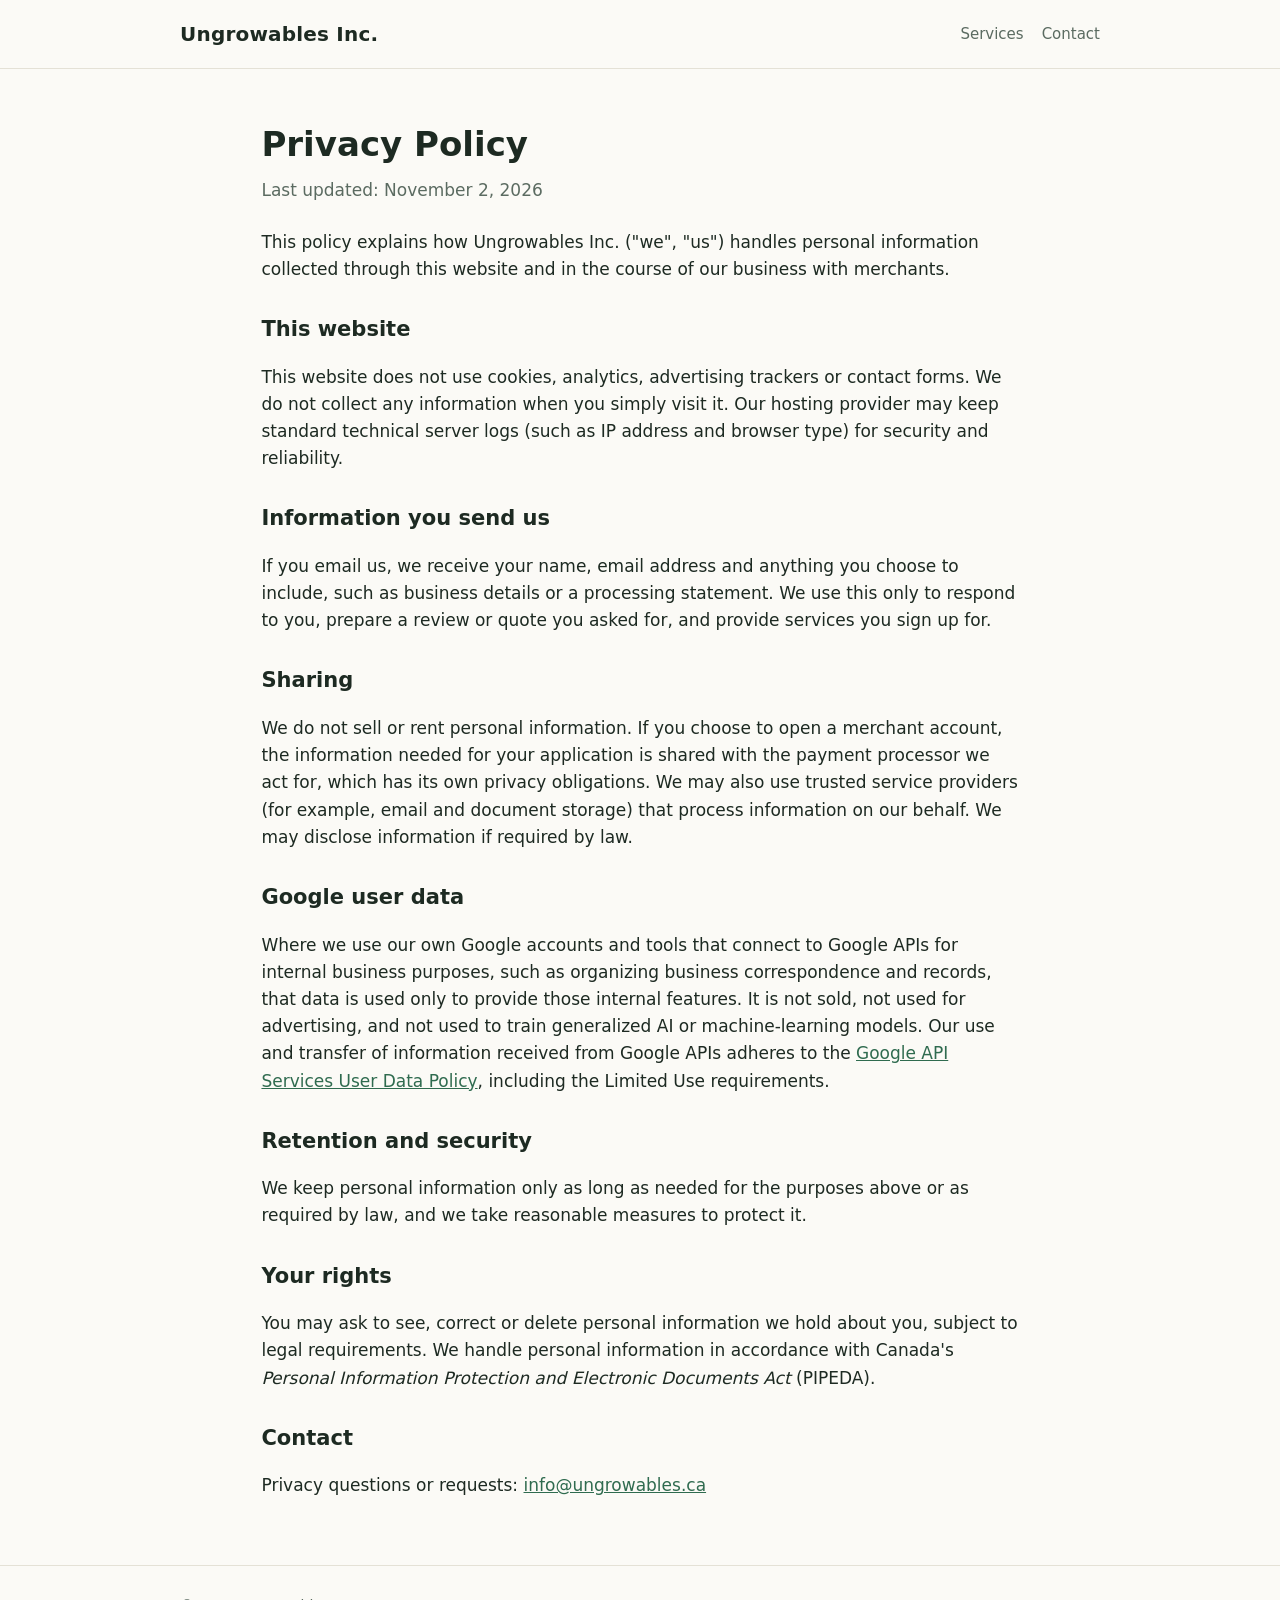
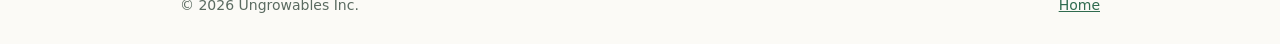
==== privacy.html @ 888aecf4 "Add Ungrowables Inc. website: home page, privacy policy, custom domain Co-Authored-By: Claude Opus 5" ====
<!doctype html>
<html lang="en">
<head>
<meta charset="utf-8">
<meta name="viewport" content="width=device-width, initial-scale=1">
<title>Privacy Policy | Ungrowables Inc.</title>
<link rel="stylesheet" href="style.css">
</head>
<body>
<header><div class="wrap">
  <a class="brand" href="/">Ungrowables Inc.</a>
  <nav><a href="/#services">Services</a><a href="/#contact">Contact</a></nav>
</div></header>
<main><div class="wrap doc">
  <h1>Privacy Policy</h1>
  <p class="meta">Last updated: November 2, 2026</p>

  <p>This policy explains how Ungrowables Inc. ("we", "us") handles personal information collected through this website and in the course of our business with merchants.</p>

  <h2>This website</h2>
  <p>This website does not use cookies, analytics, advertising trackers or contact forms. We do not collect any information when you simply visit it. Our hosting provider may keep standard technical server logs (such as IP address and browser type) for security and reliability.</p>

  <h2>Information you send us</h2>
  <p>If you email us, we receive your name, email address and anything you choose to include, such as business details or a processing statement. We use this only to respond to you, prepare a review or quote you asked for, and provide services you sign up for.</p>

  <h2>Sharing</h2>
  <p>We do not sell or rent personal information. If you choose to open a merchant account, the information needed for your application is shared with the payment processor we act for, which has its own privacy obligations. We may also use trusted service providers (for example, email and document storage) that process information on our behalf. We may disclose information if required by law.</p>

  <h2>Google user data</h2>
  <p>Where we use our own Google accounts and tools that connect to Google APIs for internal business purposes, such as organizing business correspondence and records, that data is used only to provide those internal features. It is not sold, not used for advertising, and not used to train generalized AI or machine-learning models. Our use and transfer of information received from Google APIs adheres to the <a href="https://developers.google.com/terms/api-services-user-data-policy">Google API Services User Data Policy</a>, including the Limited Use requirements.</p>

  <h2>Retention and security</h2>
  <p>We keep personal information only as long as needed for the purposes above or as required by law, and we take reasonable measures to protect it.</p>

  <h2>Your rights</h2>
  <p>You may ask to see, correct or delete personal information we hold about you, subject to legal requirements. We handle personal information in accordance with Canada's <em>Personal Information Protection and Electronic Documents Act</em> (PIPEDA).</p>

  <h2>Contact</h2>
  <p>Privacy questions or requests: <a href="mailto:info@ungrowables.ca">info@ungrowables.ca</a></p>
</div></main>
<footer><div class="wrap">
  <span>&copy; 2026 Ungrowables Inc.</span>
  <a href="/">Home</a>
</div></footer>
</body>
</html>
---- style.css ----
:root{--ink:#1d2a22;--muted:#5b6b61;--bg:#fbfaf6;--card:#ffffff;--line:#e4e1d6;--accent:#2f6b4f;--accent-soft:#e7f0ea}
@media (prefers-color-scheme:dark){:root{--ink:#e9eee9;--muted:#a7b3ab;--bg:#141a16;--card:#1b231e;--line:#2c3830;--accent:#7cc3a0;--accent-soft:#1f3229}}
*{box-sizing:border-box}
body{margin:0;background:var(--bg);color:var(--ink);font:17px/1.6 system-ui,-apple-system,"Segoe UI",Roboto,Helvetica,Arial,sans-serif}
a{color:var(--accent)}
.wrap{max-width:960px;margin:0 auto;padding:0 20px}
header{border-bottom:1px solid var(--line)}
header .wrap{display:flex;justify-content:space-between;align-items:center;padding-top:18px;padding-bottom:18px;gap:16px;flex-wrap:wrap}
.brand{font-weight:700;font-size:20px;letter-spacing:.2px;color:var(--ink);text-decoration:none}
nav a{margin-left:18px;color:var(--muted);text-decoration:none;font-size:15px}
nav a:first-child{margin-left:0}
nav a:hover{color:var(--accent)}
.hero{padding:72px 0 56px}
.hero h1{font-size:clamp(30px,5vw,46px);line-height:1.15;margin:0 0 18px;max-width:22ch}
.hero p{font-size:19px;color:var(--muted);max-width:60ch;margin:0 0 28px}
.btn{display:inline-block;background:var(--accent);color:var(--bg);padding:12px 22px;border-radius:8px;text-decoration:none;font-weight:600}
section{padding:48px 0;border-top:1px solid var(--line)}
h2{font-size:26px;margin:0 0 8px}
.lede{color:var(--muted);margin:0 0 28px;max-width:62ch}
.grid{display:grid;grid-template-columns:repeat(auto-fit,minmax(240px,1fr));gap:18px}
.card{background:var(--card);border:1px solid var(--line);border-radius:12px;padding:22px}
.card h3{margin:0 0 6px;font-size:18px}
.card p{margin:0;color:var(--muted);font-size:16px}
ol.steps{padding-left:20px;max-width:62ch}
ol.steps li{margin-bottom:10px}
.contact{background:var(--accent-soft);border-radius:12px;padding:28px}
footer{border-top:1px solid var(--line);padding:28px 0;color:var(--muted);font-size:14px}
footer .wrap{display:flex;justify-content:space-between;flex-wrap:wrap;gap:10px}
.doc{padding:48px 0;max-width:70ch}
.doc h1{font-size:34px;margin:0 0 6px}
.doc h2{font-size:21px;margin:30px 0 6px}
.doc .meta{color:var(--muted);margin:0 0 24px}
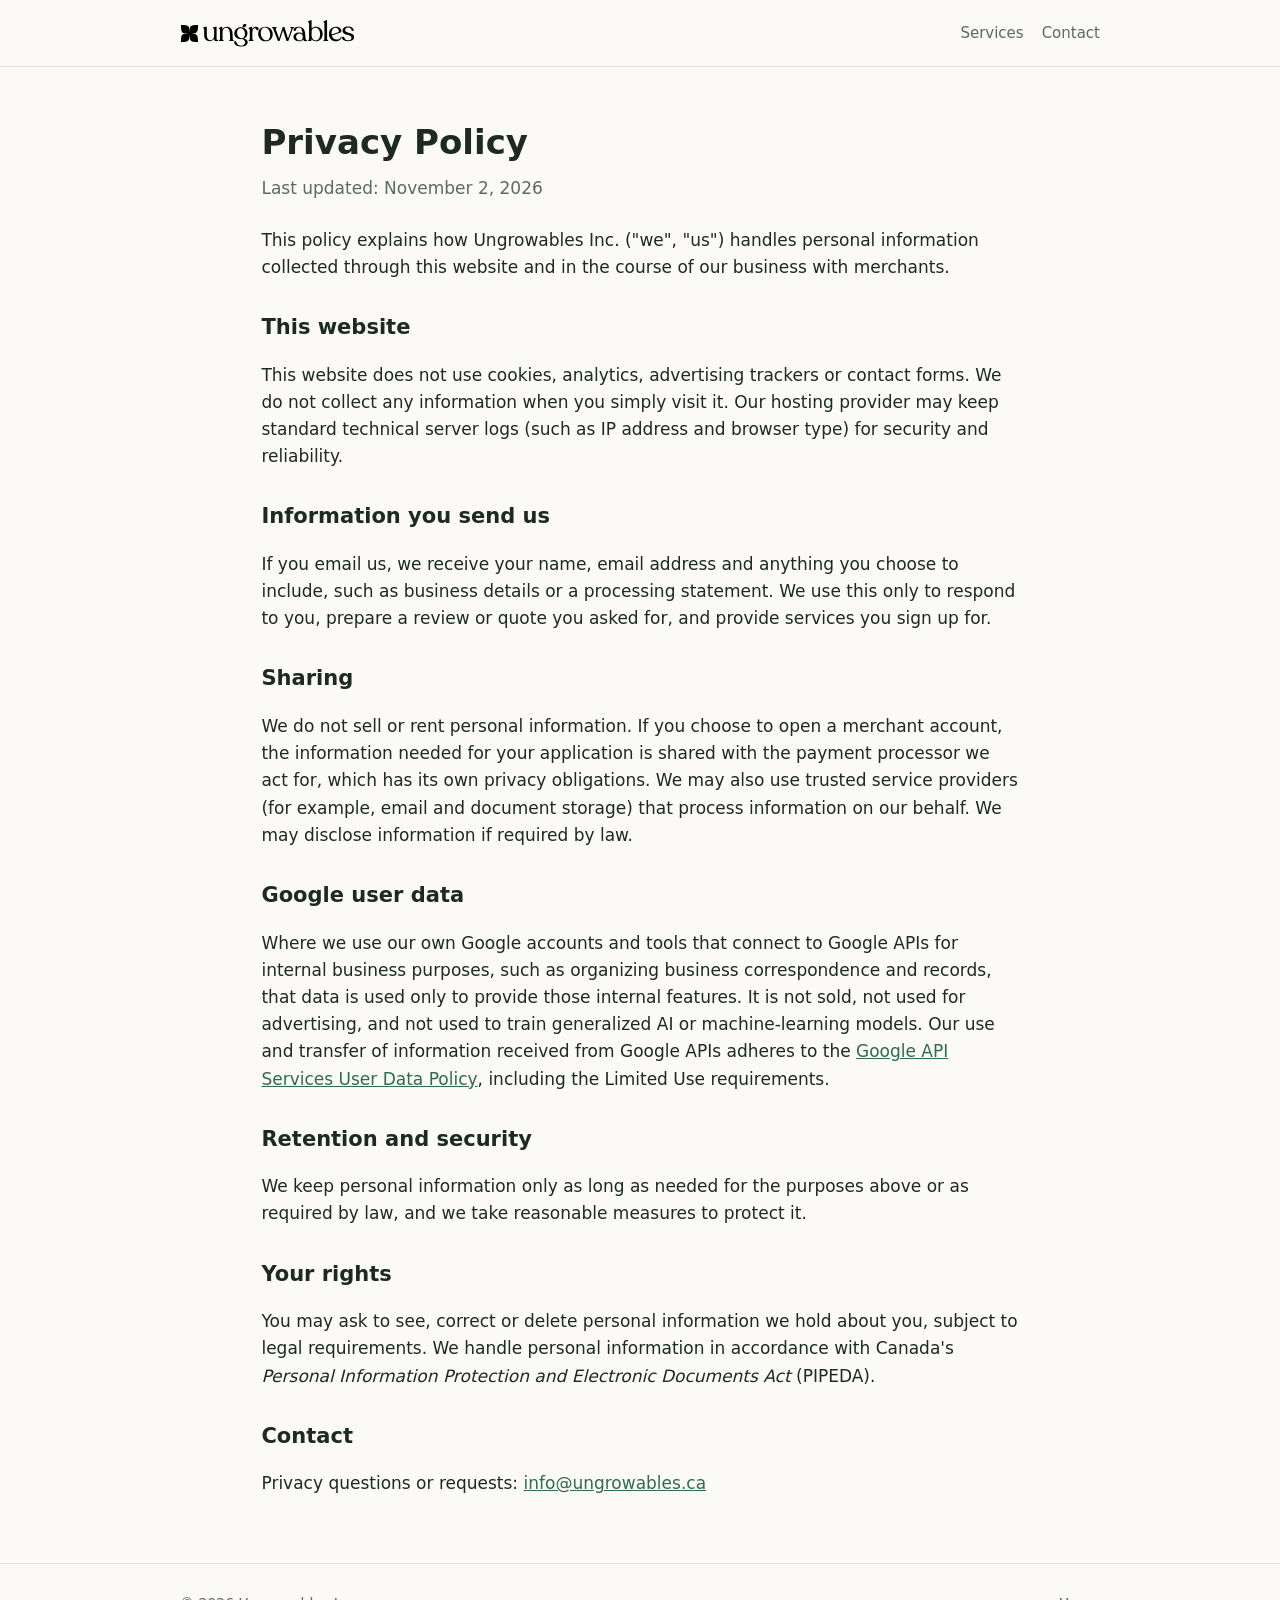
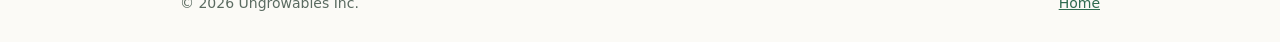
==== commit 78ab38aa: "Add the Ungrowables logo to the header and as the browser-tab icon Co-Authored-By: Claude Opus 5.5 <" ====
--- a/privacy.html
+++ b/privacy.html
@@ -4,11 +4,12 @@
 <meta charset="utf-8">
 <meta name="viewport" content="width=device-width, initial-scale=1">
 <title>Privacy Policy | Ungrowables Inc.</title>
-<link rel="stylesheet" href="style.css">
+<link rel="icon" href="/favicon.svg" type="image/svg+xml">
+<link rel="stylesheet" href="/style.css">
 </head>
 <body>
 <header><div class="wrap">
-  <a class="brand" href="/">Ungrowables Inc.</a>
+  <a class="brand" href="/"><img src="/logo.svg" alt="Ungrowables Inc." width="175" height="30"></a>
   <nav><a href="/#services">Services</a><a href="/#contact">Contact</a></nav>
 </div></header>
 <main><div class="wrap doc">
--- a/style.css
+++ b/style.css
@@ -10,7 +10,7 @@
 nav a{margin-left:18px;color:var(--muted);text-decoration:none;font-size:15px}
 nav a:first-child{margin-left:0}
 nav a:hover{color:var(--accent)}
-.hero{padding:72px 0 56px}
+.hero{padding-top:72px;padding-bottom:56px}
 .hero h1{font-size:clamp(30px,5vw,46px);line-height:1.15;margin:0 0 18px;max-width:22ch}
 .hero p{font-size:19px;color:var(--muted);max-width:60ch;margin:0 0 28px}
 .btn{display:inline-block;background:var(--accent);color:var(--bg);padding:12px 22px;border-radius:8px;text-decoration:none;font-weight:600}
@@ -30,3 +30,5 @@
 .doc h1{font-size:34px;margin:0 0 6px}
 .doc h2{font-size:21px;margin:30px 0 6px}
 .doc .meta{color:var(--muted);margin:0 0 24px}
+.brand img{display:block;height:30px;width:auto}
+@media (prefers-color-scheme:dark){.brand img{filter:invert(1)}}
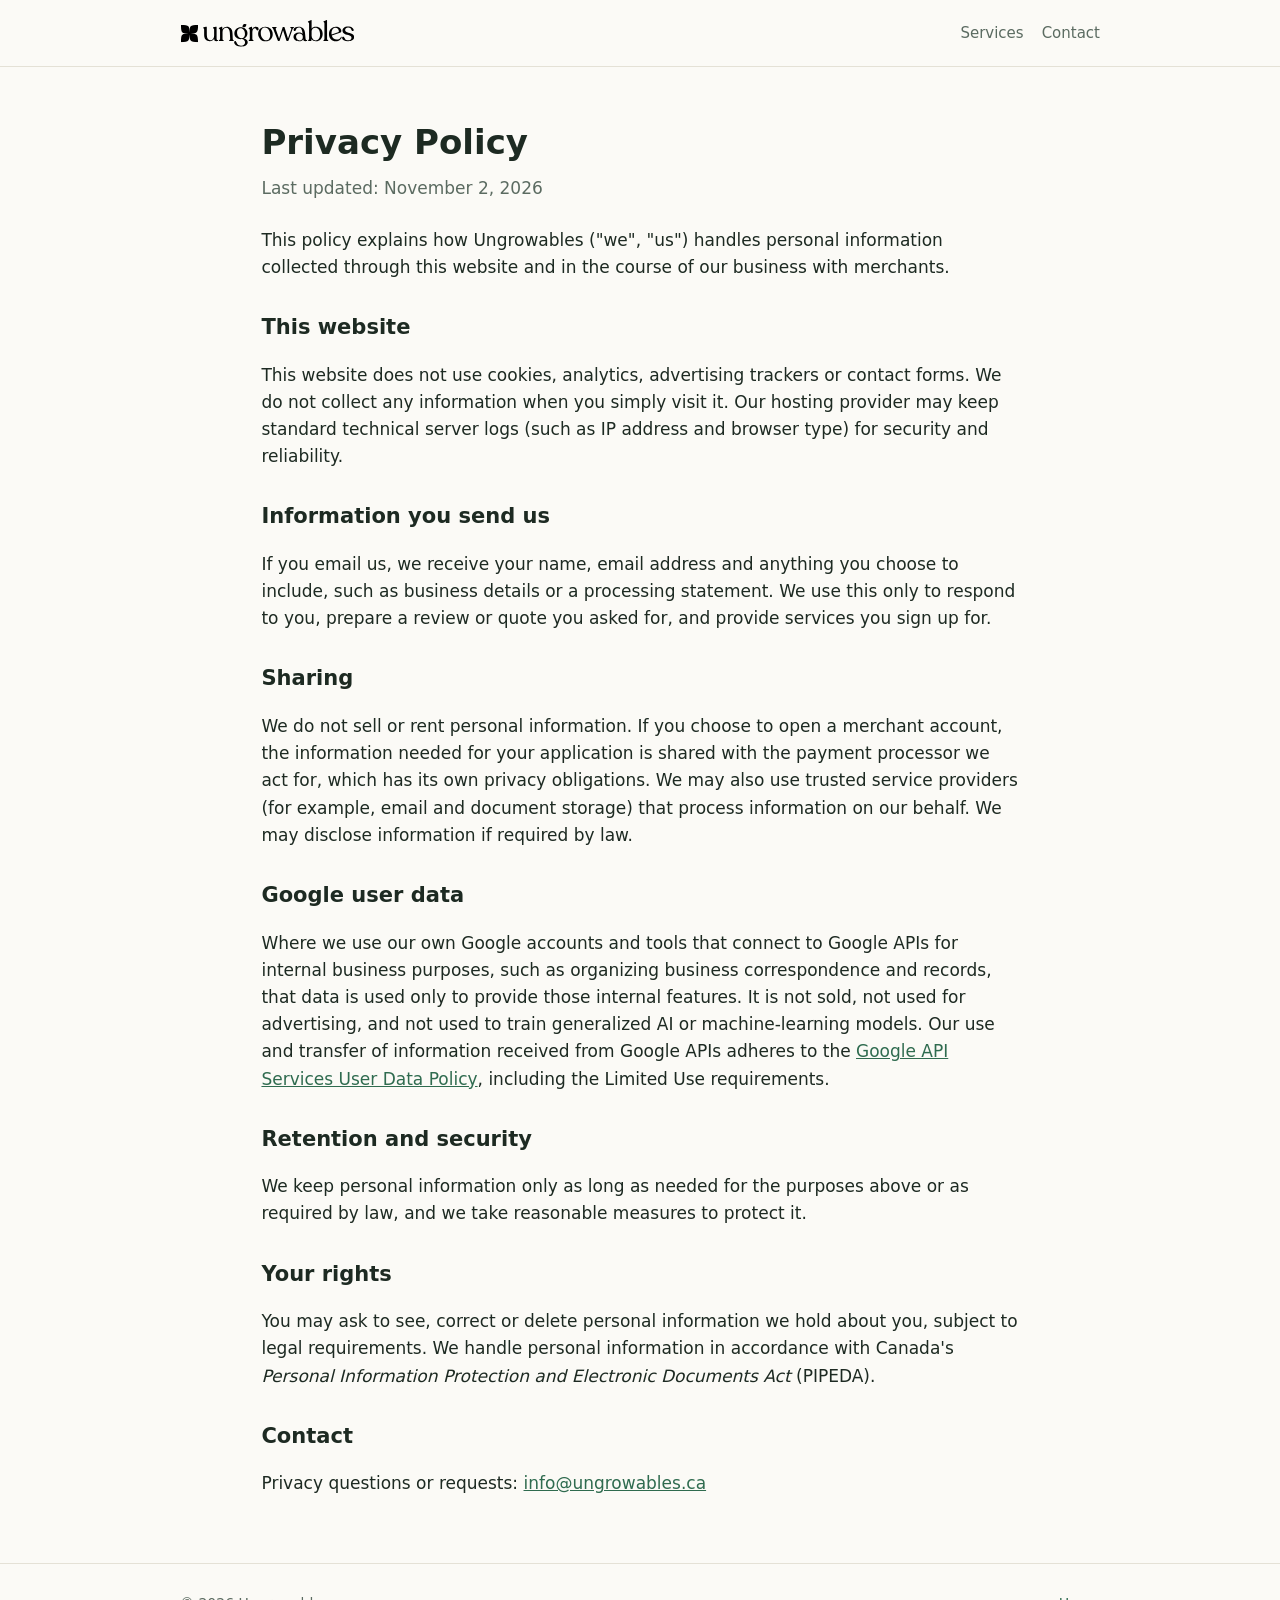
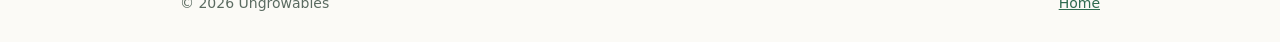
==== commit 60a41407: "Refer to the business as Ungrowables / we, without Inc. Co-Authored-By: Claude Opus 5.5 <noreply@ant" ====
--- a/privacy.html
+++ b/privacy.html
@@ -3,20 +3,20 @@
 <head>
 <meta charset="utf-8">
 <meta name="viewport" content="width=device-width, initial-scale=1">
-<title>Privacy Policy | Ungrowables Inc.</title>
+<title>Privacy Policy | Ungrowables</title>
 <link rel="icon" href="/favicon.svg" type="image/svg+xml">
 <link rel="stylesheet" href="/style.css">
 </head>
 <body>
 <header><div class="wrap">
-  <a class="brand" href="/"><img src="/logo.svg" alt="Ungrowables Inc." width="175" height="30"></a>
+  <a class="brand" href="/"><img src="/logo.svg" alt="Ungrowables" width="175" height="30"></a>
   <nav><a href="/#services">Services</a><a href="/#contact">Contact</a></nav>
 </div></header>
 <main><div class="wrap doc">
   <h1>Privacy Policy</h1>
   <p class="meta">Last updated: November 2, 2026</p>
 
-  <p>This policy explains how Ungrowables Inc. ("we", "us") handles personal information collected through this website and in the course of our business with merchants.</p>
+  <p>This policy explains how Ungrowables ("we", "us") handles personal information collected through this website and in the course of our business with merchants.</p>
 
   <h2>This website</h2>
   <p>This website does not use cookies, analytics, advertising trackers or contact forms. We do not collect any information when you simply visit it. Our hosting provider may keep standard technical server logs (such as IP address and browser type) for security and reliability.</p>
@@ -40,7 +40,7 @@
   <p>Privacy questions or requests: <a href="mailto:info@ungrowables.ca">info@ungrowables.ca</a></p>
 </div></main>
 <footer><div class="wrap">
-  <span>&copy; 2026 Ungrowables Inc.</span>
+  <span>&copy; 2026 Ungrowables</span>
   <a href="/">Home</a>
 </div></footer>
 </body>
